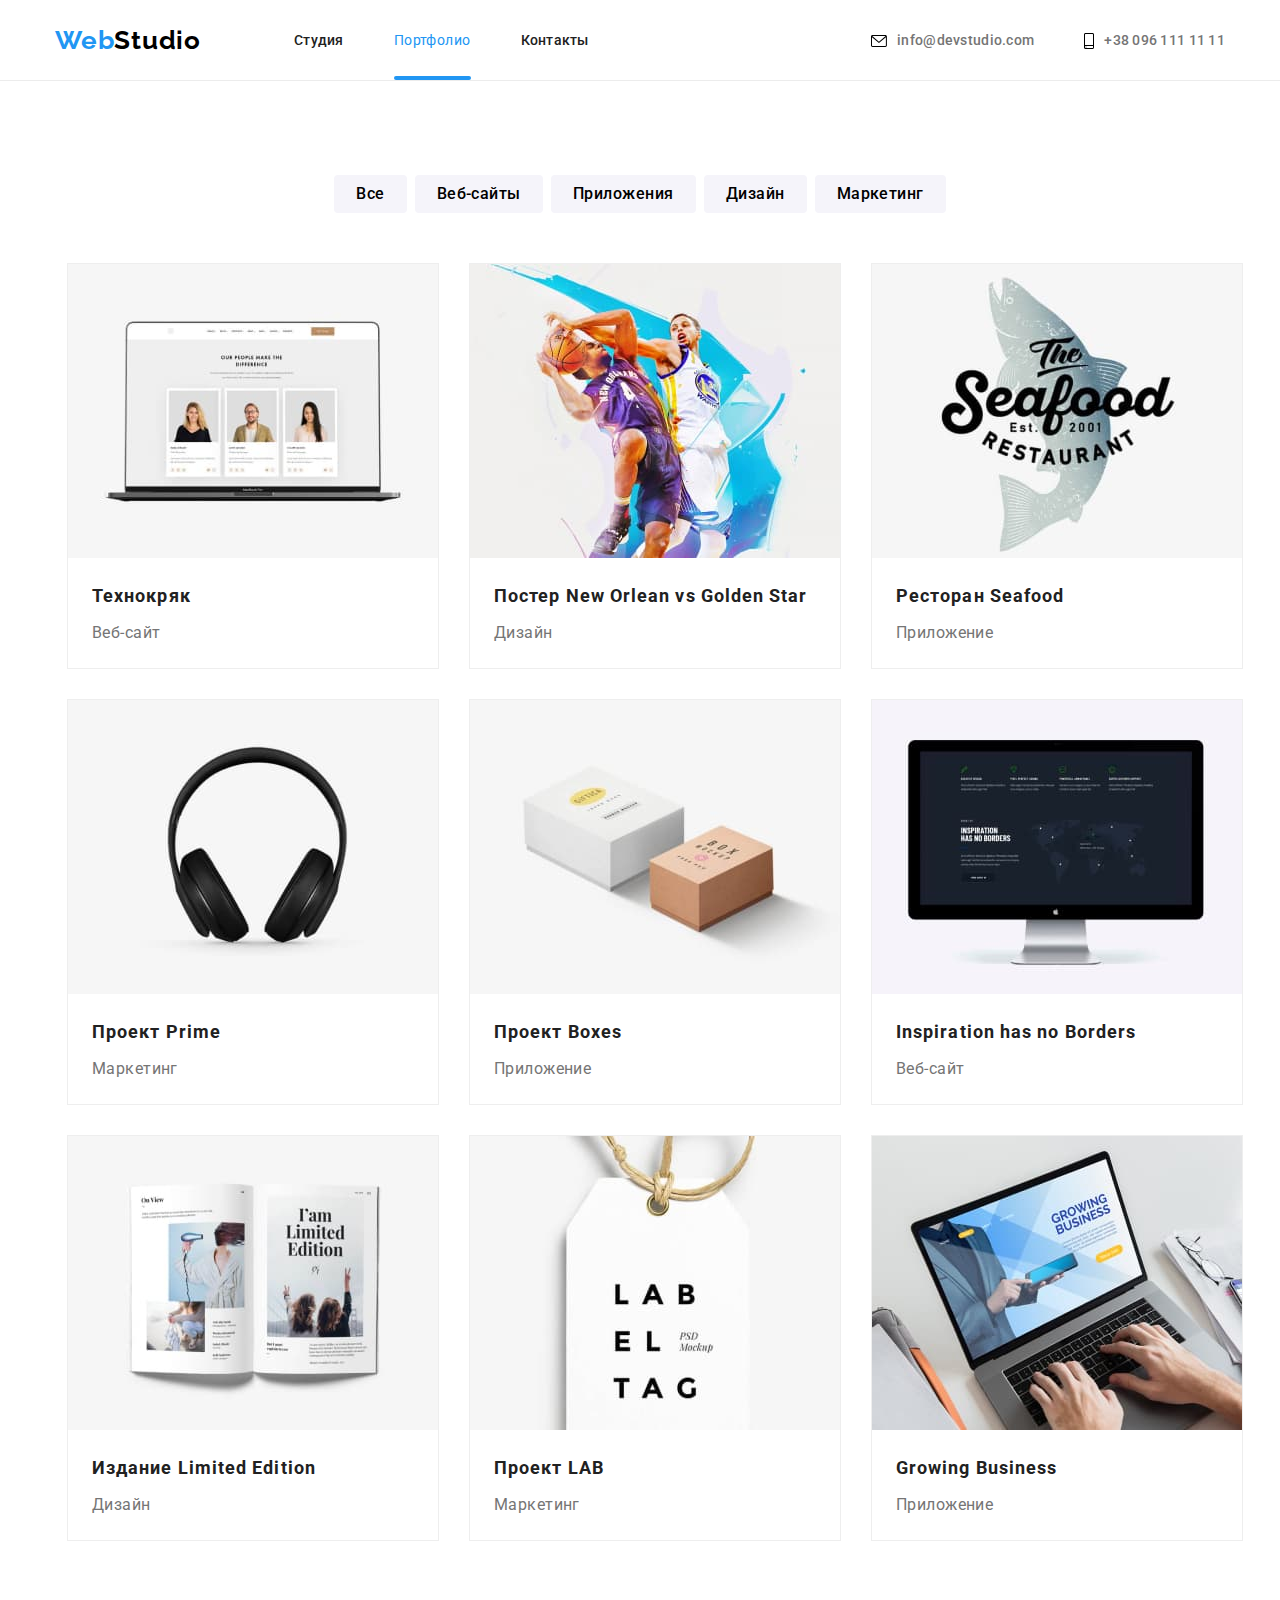
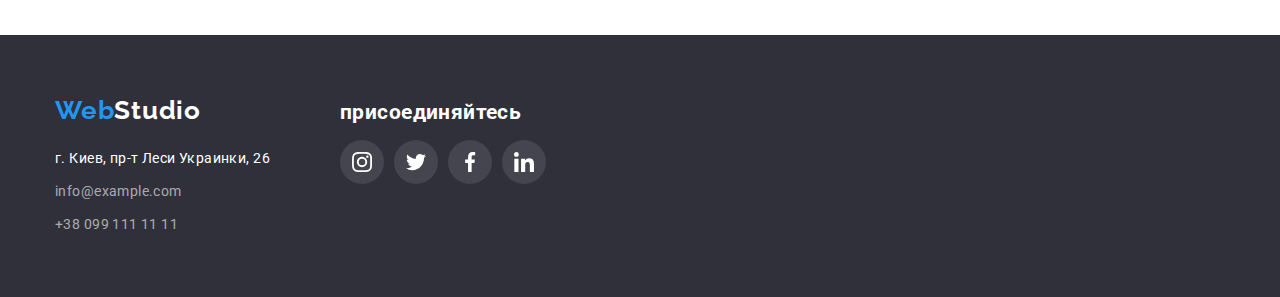
==== portfolio.html @ 15b942bd "Скопировал репозиторий" ====
<!DOCTYPE html>
<html lang="ru">
<head>
    <meta charset="UTF-8">
    <meta name="viewport" content="width=device-width, initial-scale=1.0">
    <title>goit-markup-hw-05(Данил Прохорчук)</title>
    <link rel="stylesheet" href=" https://cdnjs.cloudflare.com/ajax/libs/modern-normalize/1.0.0/modern-normalize.min.css">
    <link rel="preconnect" href="https://fonts.gstatic.com">
    <link href="https://fonts.googleapis.com/css2?family=Raleway:wght@700&family=Roboto:wght@400;500;700;900&display=swap" rel="stylesheet">
    <link rel="stylesheet" href="./css/styles.css">
</head>
<body>
    <header>
        <div class="conteiner">
            <nav class="header-nav">
                <a href="./index.html"><span class="logo-web">Web</span><span class="studio-header">Studio</span></a>
                <ul class="header-link">
                    <li><a href="./index.html" class="nav-item">Студия</a></li>
                    <li><a href="./portfolio.html" class="page-active">Портфолио</a></li>
                    <li><a href="#" class="nav-item">Контакты</a></li>
                </ul>
            </nav>
            <ul class="header-contacts">
                <li>
                    <a href="mailto:info@devstudio.com" class="header-address">
                        <svg class="header-icon" width="16" height="12">
                            <use href="./img/symbol-defs.svg#icon-mail"></use>
                        </svg>
                        info@devstudio.com</a>
                </li>
                <li>
                    <a href="tel:+380961111111" class="header-address">
                        <svg class="header-icon" width="10" height="16">
                            <use href="./img/symbol-defs.svg#icon-tell"></use>
                        </svg>
                        +38 096 111 11 11</a>
                </li>
            </ul>
        </div>
    </header>
    <main>
        <section class="portfolio-section">
            <div class="conteiner">
                <h1 class="visually-hidden">Наши работы</h1>
                <ul class="button-list">
                    <li><button class="button">Все</button></li>
                    <li><button class="button">Веб-сайты</button></li>
                    <li><button class="button">Приложения</button></li>
                    <li><button class="button">Дизайн</button></li>
                    <li><button class="button">Маркетинг</button></li>
                </ul>
                <ul class="works-list">
                    <li>
                        <div class="works-card">
                            <a href="#">
                                <div class="works-image">
                                    <img src="./img/technocrack.jpg" alt="ноутбук с сайтом" width="370" height="294">
                                    <div class="project-anonimus">
                                        <p class="no-reed-this">Технокряк это современная площадка распространения коронавируса. Компании используют эту
                                            платформу для цифрового
                                            шпионажа и атак на защищённые сервера конкурентов.</p>
                                    </div>
                                </div>
                                <div class="project-conteiner">
                                    <h2 class="project-name">Технокряк</h2>
                                    <p class="project-category">Веб-сайт</p>
                                </div>
                            </a>
                        </div>
                    </li>
                    <li>
                        <div class="works-card">
                            <a href="#">
                                <div class="works-image">
                                    <img src="./img/new-orlean.jpg" alt="игра в баскетбол" width="370" height="294">
                                    <div class="project-anonimus">
                                        <p class="no-reed-this">Технокряк это современная площадка распространения коронавируса. Компании используют эту
                                            платформу для цифрового
                                            шпионажа и атак на защищённые сервера конкурентов.</p>
                                    </div>
                                </div>
                                <div class="project-conteiner">
                                    <h2 class="project-name">Постер New Orlean vs Golden Star</h2>
                                    <p class="project-category">Дизайн</p>
                                </div>
                            </a>
                        </div>
                    </li>
                    <li>
                        <div class="works-card">
                            <a href="#">
                                <div class="works-image">
                                    <img src="./img/seafood.jpg" alt="вкусная рыбка" width="370" height="294">
                                    <div class="project-anonimus">
                                        <p class="no-reed-this">Технокряк это современная площадка распространения коронавируса. Компании используют эту
                                            платформу для цифрового
                                            шпионажа и атак на защищённые сервера конкурентов.</p>
                                    </div>
                                </div>
                                <div class="project-conteiner">
                                    <h2 class="project-name">Ресторан Seafood</h2>
                                    <p class="project-category">Приложение</p>
                                </div>
                            </a>
                        </div>
                    </li>
                    <li>
                        <div class="works-card">
                            <a href="#">
                                <div class="works-image">
                                    <img src="./img/prime.jpg" alt="наушники" width="370" height="294">
                                    <div class="project-anonimus">
                                        <p class="no-reed-this">Технокряк это современная площадка распространения коронавируса. Компании используют эту
                                            платформу для цифрового
                                            шпионажа и атак на защищённые сервера конкурентов.</p>
                                    </div>
                                </div>
                                <div class="project-conteiner">
                                    <h2 class="project-name">Проект Prime</h2>
                                    <p class="project-category">Маркетинг</p>
                                </div>
                            </a>
                        </div>
                    </li>
                    <li>
                        <div class="works-card">
                            <a href="#">
                                <div class="works-image">
                                    <img src="./img/boxes.jpg" alt="коробки" width="370" height="294">
                                    <div class="project-anonimus">
                                        <p class="no-reed-this">Технокряк это современная площадка распространения коронавируса. Компании используют эту
                                            платформу для цифрового
                                            шпионажа и атак на защищённые сервера конкурентов.</p>
                                    </div>
                                </div>
                                <div class="project-conteiner">
                                    <h2 class="project-name">Проект Boxes</h2>
                                    <p class="project-category">Приложение</p>
                                </div>
                            </a>
                        </div>
                    </li>
                    <li>
                        <div class="works-card">
                            <a href="#">
                                <div class="works-image">
                                    <img src="./img/no-borders.jpg" alt="монитор с веб-сайтом" width="370" height="294">
                                    <div class="project-anonimus">
                                        <p class="no-reed-this">Технокряк это современная площадка распространения коронавируса. Компании используют эту
                                            платформу для цифрового
                                            шпионажа и атак на защищённые сервера конкурентов.</p>
                                    </div>
                                </div>
                                <div class="project-conteiner">
                                    <h2 class="project-name">Inspiration has no Borders</h2>
                                    <p class="project-category">Веб-сайт</p>
                                </div>
                            </a>
                        </div>
                    </li>
                    <li>
                        <div class="works-card">
                            <a href="#">
                                <div class="works-image">
                                    <img src="./img/limited-edition.jpg" alt="развернутый журнал" width="370" height="294">
                                    <div class="project-anonimus">
                                        <p class="no-reed-this">Технокряк это современная площадка распространения коронавируса. Компании используют эту
                                            платформу для цифрового
                                            шпионажа и атак на защищённые сервера конкурентов.</p>
                                    </div>
                                </div>
                                <div class="project-conteiner">
                                    <h2 class="project-name">Издание Limited Edition</h2>
                                    <p class="project-category">Дизайн</p>
                                </div>
                            </a>
                        </div>
                    </li>
                    <li>
                        <div class="works-card">
                            <a href="#">
                                <div class="works-image">
                                    <img src="./img/lab.jpg" alt="бирка лаб" width="370" height="294">
                                    <div class="project-anonimus">
                                        <p class="no-reed-this">Технокряк это современная площадка распространения коронавируса. Компании используют эту
                                            платформу для цифрового
                                            шпионажа и атак на защищённые сервера конкурентов.</p>
                                    </div>
                                </div>
                                <div class="project-conteiner">
                                    <h2 class="project-name">Проект LAB</h2>
                                    <p class="project-category">Маркетинг</p>
                                </div>
                            </a>
                        </div>
                    </li>
                    <li>
                        <div class="works-card">
                            <a href="#">
                                <div class="works-image">
                                    <img src="./img/growing-business.jpg" alt="работа на ноутбуке" width="370" height="294">
                                    <div class="project-anonimus">
                                        <p class="no-reed-this">Технокряк это современная площадка распространения коронавируса. Компании используют эту
                                            платформу для цифрового
                                            шпионажа и атак на защищённые сервера конкурентов.</p>
                                    </div>
                                </div>
                                <div class="project-conteiner">
                                    <h2 class="project-name">Growing Business</h2>
                                    <p class="project-category">Приложение</p>
                                </div>
                            </a>
                        </div>
                    </li>
                </ul>
            </div>
        </section>
    </main>
    <footer class="footer-section">
        <div class="conteiner">
            <div class="footer-box">
                <div>
                    <a href="./index.html"><span class="logo-web">Web</span><span class="studio-footer">Studio</span></a>
                    <ul>
                        <li>
                            <address class="footer-address">г. Киев, пр-т Леси Украинки, 26</address>
                        </li>
                        <li>
                            <a href="mailto:info@example.com" class="footer-link">info@example.com</a>
                        </li>
                        <li>
                            <a href="tel:+380991111111" class="footer-link">+38 099 111 11 11</a>
                        </li>
                    </ul>
                </div>
                <div class="join">
                    <h2>присоединяйтесь</h2>
                    <ul class="social-list">
                        <li>
                            <div>
                                <a href="#" class="social-cards">
                                    <svg class="social-links">
                                        <use href="./img/symbol-defs.svg#icon-instagram-2"></use>
                                    </svg>
                                </a>
                            </div>
                        </li>
                        <li>
                            <div>
                                <a href="#" class="social-cards">
                                    <svg class="social-links">
                                        <use href="./img/symbol-defs.svg#icon-twitter-1"></use>
                                    </svg>
                                </a>
                            </div>
                        </li>
                        <li>
                            <div>
                                <a href="#" class="social-cards">
                                    <svg class="social-links">
                                        <use href="./img/symbol-defs.svg#icon-facebook-1"></use>
                                    </svg>
                                </a>
                            </div>
                        </li>
                        <li>
                            <div>
                                <a href="#" class="social-cards">
                                    <svg class="social-links">
                                        <use href="./img/symbol-defs.svg#icon-linkedin-1"></use>
                                    </svg>
                                </a>
                            </div>
                        </li>
                    </ul>
                </div>
            </div>
        </div>
    </footer>
</body>

</html>
---- css/styles.css ----
:root {
  --primary-color: #ffffff;
  --background-additional-color: #f5f4fa;
  --accent-background: #2f303a;
  --primary-text-color: #212121;
  --subsidiary-text-color: #757575;
  --accent-color: #2196f3;
  --text-footer-link: rgba(255, 255, 255, 0.6);
  --hero-background: #c4c4c4;
  --index-icon-background: #f5f4fa;
  --social-link-color: #afb1b8;

  --transition-time: 250ms;
  --cubic: cubic-bezier(0.4, 0, 0.2, 1);
}
body {
  background-color: var(--primary-color);
  color: var(--primary-text-color);
  font-family: Roboto;
  font-style: normal;
  font-weight: normal;
  font-size: 14px;
  line-height: 1.71;
  letter-spacing: 0.03em;
}
a {
  text-decoration: none;
}
li {
  list-style: none;
}

.logo-web {
  color: var(--accent-color);
}
.studio-header {
  color: #000000;
}
.page-active,
.header-address:hover,
.header-address:focus,
.nav-item:hover,
.nav-item:focus {
  color: var(--accent-color);
  fill: var(--accent-color);
}
.page-active,
.header-address,
.nav-item {
  transition-property: color, fill;
  transition-duration: var(--transition-time);
  transition-timing-function: var(--cubic);
}
.nav-item,
.comand-name {
  color: var(--primary-text-color);
}
.header-address {
  color: var(--subsidiary-text-color);
}
.footer-section {
  background-color: var(--accent-background);

  padding-top: 60px;
  padding-bottom: 60px;
}
.studio-footer,
.footer-address {
  color: var(--primary-color);
}
.footer-link {
  color: var(--text-footer-link);
}
.logo-web,
.studio-header,
.studio-footer {
  font-family: Raleway;
  font-style: normal;
  font-weight: bold;
  font-size: 26px;
  line-height: 1.19;
  letter-spacing: 0.03em;
}
.nav-item,
.header-address {
  font-weight: 500;
  letter-spacing: 0.02em;
}
header {
  border-bottom: 1px solid #ececec;
}
.footer-address,
button {
  font-style: normal;
  font-family: inherit;
}
.visually-hidden {
  position: absolute;
  clip: rect(0 0 0 0);
  width: 1px;
  height: 1px;
  margin: -1px;
}
header {
  padding-top: 25px;
  padding-bottom: 23px;
}
.conteiner {
  width: 1200px;
  margin-left: auto;
  margin-right: auto;
  padding-left: 15px;
  padding-right: 15px;
}
header > .conteiner,
.header-nav,
.header-link,
.header-contacts {
  display: flex;
  align-items: center;
}

.header-contacts {
  margin-left: auto;
}
.studio-header {
  padding-right: 93px;
}
header ul {
  padding: 0px;
  margin: 0px;
}
.header-link > li,
.header-contacts > li {
  display: block;
}
.header-link > li:not(:last-child),
.header-contacts > li:not(:last-child) {
  padding-right: 50px;
}
.page-active,
.nav-item {
  position: relative;

  padding: 32px 0px;
}
.page-active::after {
  content: "";

  position: absolute;
  bottom: 0px;
  left: 0px;
  display: block;

  width: 100%;
  height: 4px;
  border-radius: 2px;

  background-color: var(--accent-color);
}

.nav-item:hover::after,
.nav-item:focus::after {
  content: "";

  position: absolute;
  bottom: 0px;
  left: 0px;
  display: block;

  width: 100%;
  height: 4px;
  border-radius: 2px;

  background-color: var(--accent-color);
}
.header-address {
  display: flex;
  align-items: center;
}
.header-icon {
  margin-right: 10px;
}
footer ul {
  margin-top: 20px;
  margin-bottom: 0px;
  padding-left: 0px;
  padding-bottom: 0px;
}
footer li:not(:last-child) {
  padding-bottom: 9px;
}
.footer-box {
  display: flex;
  align-items: baseline;
}
.join {
  margin-left: 70px;
}
.join h2 {
  color: var(--primary-color);

  font-weight: bold;
  line-height: 16px;

  margin-top: 0px;
  margin-bottom: 20px;
  padding: 0px;
}
.social-list {
  display: flex;
}
.social-list li:not(:last-child) {
  margin-right: 10px;
}
.social-cards {
  display: block;
  border-radius: 50%;
  width: 44px;
  height: 44px;
  padding-top: 12px;
  background: rgba(255, 255, 255, 0.1);
  color: var(--primary-color);

  transition-property: background-color;
  transition-duration: var(--transition-time);
  transition-timing-function: var(--cubic);
}
.social-cards:hover,
.social-cards:focus {
  background-color: var(--accent-color);
}
.social-links {
  display: block;
  margin: auto;
  width: 20px;
  height: 20px;
  fill: currentColor;
}
/* index.html */
.hero-section {
  margin-left: auto;
  margin-right: auto;
  padding-top: 200px;
  padding-bottom: 200px;
  max-width: 1600px;
  height: 600px;

  color: var(--primary-color);
  background-position: center;
  background-image: linear-gradient(
      to right,
      rgba(47, 48, 58, 0.4),
      rgba(47, 48, 58, 0.4)
    ),
    url("../img/background-hero.jpg");
  background-color: var(--hero-background);
}

.button-active {
  border: 0px;
  border-radius: 4px;

  transition-property: background-color, color;
  transition-duration: var(--transition-time);
  transition-timing-function: var(--cubic);
}
.button-active,
.button:hover,
.button:focus {
  background-color: var(--accent-color);
  color: var(--primary-color);
  box-shadow: 0px 3px 1px rgba(0, 0, 0, 0.1), 0px 1px 2px rgba(0, 0, 0, 0.08),
    0px 2px 2px rgba(0, 0, 0, 0.12);
}
.advantages-background {
  background-color: var(--index-icon-background);

  width: 270px;
  height: 120px;
  border-radius: 4px;

  padding-top: 25px;
  margin-bottom: 30px;
}
.advantages-icon {
  display: block;
  width: 70px;
  height: 70px;
  text-align: center;
  margin: auto;
}
.advantages-text,
.profession {
  color: var(--subsidiary-text-color);
}
.hero-phrase {
  font-weight: 900;
  font-size: 44px;
  line-height: 1.36;
  text-align: center;
  letter-spacing: 0.06em;
  text-transform: uppercase;
  width: 696px;

  margin-top: 0px;
  margin-right: auto;
  margin-bottom: 30px;
  margin-left: auto;
}
.hero-button {
  display: block;
  margin-left: auto;
  margin-right: auto;
  padding-top: 10px;
  padding-right: 32px;
  padding-bottom: 10px;
  padding-left: 32px;
  cursor: pointer;

  font-weight: bold;
  font-size: 16px;
  line-height: 30px;
  letter-spacing: 0.06em;
}
.advantages {
  padding-top: 94px;
  padding-bottom: 94px;
}
.advantages-list {
  display: flex;
  margin-top: 0px;
  margin-bottom: 0px;
  padding: 0px;
}
.advantages-list > li:not(:last-child) {
  margin-right: 30px;
}
.advantages-list h3 {
  margin-top: 0px;
  margin-bottom: 10px;
}
.advantages-list p {
  margin: 0px;
}
.work {
  padding-bottom: 94px;
}

.we-are-working > h2 {
  margin-top: 0px;
  margin-bottom: 50px;
}
.we-are-working > ul {
  display: flex;
  margin-top: 0px;
  margin-bottom: 0px;
  padding: 0px;
}
.working-conteiner {
  position: relative;
}
.we-are-working img {
  display: block;
}
.we-are-working li:not(:last-child) {
  margin-right: 30px;
}
.working-content {
  position: absolute;
  left: 0;
  bottom: 0;

  text-align: center;
  width: 370px;
  height: 70px;
  padding-top: 27px;
  padding-bottom: 27px;
  background-color: rgba(47, 48, 58, 0.8);
}
.working-content > .pfrase {
  margin-top: auto;
  margin-bottom: auto;

  font-weight: bold;
  line-height: 16px;
  text-transform: uppercase;

  color: var(--primary-color);
}
.team-section {
  background-color: var(--background-additional-color);

  padding-top: 94px;
  padding-bottom: 94px;
}
.head-phrase {
  font-weight: 700;
  font-size: 36px;
  line-height: 1.16;
  text-align: center;
  letter-spacing: 0.03em;

  margin-top: 0px;
  margin-bottom: 50px;
  padding-top: 0px;
}
.team-section ul {
  display: flex;
  margin-top: 0px;
  margin-bottom: 0px;
  padding-left: 0px;
  padding-bottom: 0px;
}
.team-section li {
  background-color: var(--primary-color);
}
.team-section li:not(:last-child) {
  margin-right: 30px;
}
.team-card {
  box-shadow: 0px 1px 3px rgba(0, 0, 0, 0.12), 0px 1px 1px rgba(0, 0, 0, 0.14),
    0px 2px 1px rgba(0, 0, 0, 0.2);
  border-radius: 0px 0px 4px 4px;
}
.comand-resume {
  padding-top: 30px;
  padding-bottom: 30px;
}
.team-section img {
  display: block;
}
.comand-name {
  margin-top: 0px;
  margin-bottom: 10px;
  text-align: center;
}
.profession {
  margin-top: 0px;
  margin-bottom: 16px;
  text-align: center;
}
.little-phrase,
.comand-name {
  font-weight: 700;
  font-size: 14px;
  line-height: 1.14;
  letter-spacing: 0.03em;
  text-transform: uppercase;
}
.team-list {
  display: flex;
  margin-left: 32px;
}
.team-list li:not(:last-child) {
  margin-right: 10px;
}
.team-list a {
  display: block;
  border-radius: 50%;
  width: 44px;
  height: 44px;
  padding-top: 12px;
  color: var(--social-link-color);

  transition-property: background-color;
  transition-duration: var(--transition-time);
  transition-timing-function: var(--cubic);
}
.team-list a:hover,
.team-list a:focus {
  background-color: var(--accent-color);
  color: var(--primary-color);
}
.team-links {
  display: block;
  width: 20px;
  height: 20px;
  margin: auto;

  fill: currentColor;
}
.clients-section {
  padding-top: 94px;
  padding-bottom: 94px;
}
.clients-section ul {
  display: flex;
  margin: 0px;
  padding: 0px;
}
.clients-section li:not(:last-child) {
  margin-right: 30px;
}
.client-cards {
  display: block;
  width: 170px;
  height: 90px;

  border: 1px solid var(--social-link-color);
  border-radius: 4px;
  color: var(--social-link-color);

  transition-property: color;
  transition-duration: var(--transition-time);
  transition-timing-function: var(--cubic);
}
.client-cards:hover,
.client-cards:focus {
  border: 1px solid var(--accent-color);
  color: var(--accent-color);
}
.client-icon {
  display: block;
  margin: auto;
  margin-top: 20px;
  fill: currentColor;
}
.modal {
  position: fixed;
  top: 0;
  left: 0;
  right: 0;
  bottom: 0;

  background-color: rgba(0, 0, 0, 0.2);

  transform: scale(1);
  transition-property: transform;
  transition-duration: var(--transition-time);
  transition-timing-function: var(--cubic);
}
.modal-window {
  position: absolute;
  top: 50%;
  left: 50%;
  transform: translate(-50%, -50%);

  min-width: 528px;
  min-height: 581px;
  border-radius: 4px;

  background-color: var(--primary-color);
}
.modal-button {
  position: absolute;
  top: 8px;
  right: 8px;

  width: 30px;
  height: 30px;

  border: 1px solid #919191;
  border-radius: 50%;

  background-color: var(--primary-color);
}
.x {
  width: 11px;
  height: 11px;
}
.is-hidden {
  opacity: 0;
  pointer-events: none;
  transform: scale(1.25);
}
/* portfolio.html */
.portfolio-section {
  padding-top: 94px;
  padding-bottom: 94px;
}
.button-list {
  display: flex;
  margin-top: 0px;
  margin-bottom: 50px;
  padding: 0px;
  justify-content: center;
}
.button-list > li:not(:last-child) {
  margin-right: 8px;
}
.button {
  background-color: var(--background-additional-color);
  font-weight: 500;
  font-size: 16px;
  line-height: 1.63;
  text-align: center;
  letter-spacing: 0.03em;
  cursor: pointer;
  border: 0px;
  border-radius: 4px;

  padding-top: 6px;
  padding-right: 22px;
  padding-bottom: 6px;
  padding-left: 22px;

  transition-property: background-color, color;
  transition-duration: var(--transition-time);
  transition-timing-function: var(--cubic);
}
.works-list {
  display: flex;
  flex-wrap: wrap;
  margin-top: 0px;
  margin-right: -30px;
  margin-bottom: 0px;
  padding: 0px;
  justify-content: center;
}
.works-list > li {
  margin-right: 30px;
  margin-bottom: 30px;
  flex-basis: calc(100% / 3 - 30px);
  border: 1px solid #eeeeee;
}
.works-list > li:nth-child(3n) {
  margin-right: 0px;
}
.works-list > li:nth-last-child(-n + 3) {
  margin-bottom: 0px;
}
.works-card:hover,
.works-card:focus-within {
  box-shadow: 0px 4px 4px 0px rgba(0, 0, 0, 0.25);

  transition-property: box-shadow;
  transition-duration: var(--transition-time);
  transition-timing-function: var(--cubic);
}
.works-card > a:focus .project-anonimus {
  transform: translateY(0);
}
.works-card:hover .project-anonimus {
  transform: translateY(0);
}
.works-list img {
  display: block;
}
.project-conteiner {
  padding-top: 20px;
  padding-right: 24px;
  padding-bottom: 20px;
  padding-left: 24px;
}
.project-name {
  color: var(--primary-text-color);
  font-weight: 700;
  font-size: 18px;
  line-height: 2;
  letter-spacing: 0.06em;

  margin-top: 0px;
  margin-bottom: 4px;
}
.project-category {
  color: var(--subsidiary-text-color);
  font-size: 16px;
  line-height: 1.88;

  margin-top: 0px;
  margin-bottom: 0px;
}
.works-image {
  position: relative;
  overflow: hidden;
}
.project-anonimus {
  position: absolute;
  top: 0;
  left: 0;

  display: block;
  width: 100%;
  height: 100%;

  padding-top: 63px;
  padding-right: 24px;
  padding-bottom: 63px;
  padding-left: 24px;

  background-color: var(--accent-color);
  opacity: 0.9;

  transition-property: transform;
  transition-duration: var(--transition-time);
  transition-timing-function: var(--cubic);
  transform: translateY(100%);
}
.no-reed-this {
  margin: 0;

  font-size: 18px;
  line-height: 28px;
  font-weight: bold;

  color: var(--primary-color);
}
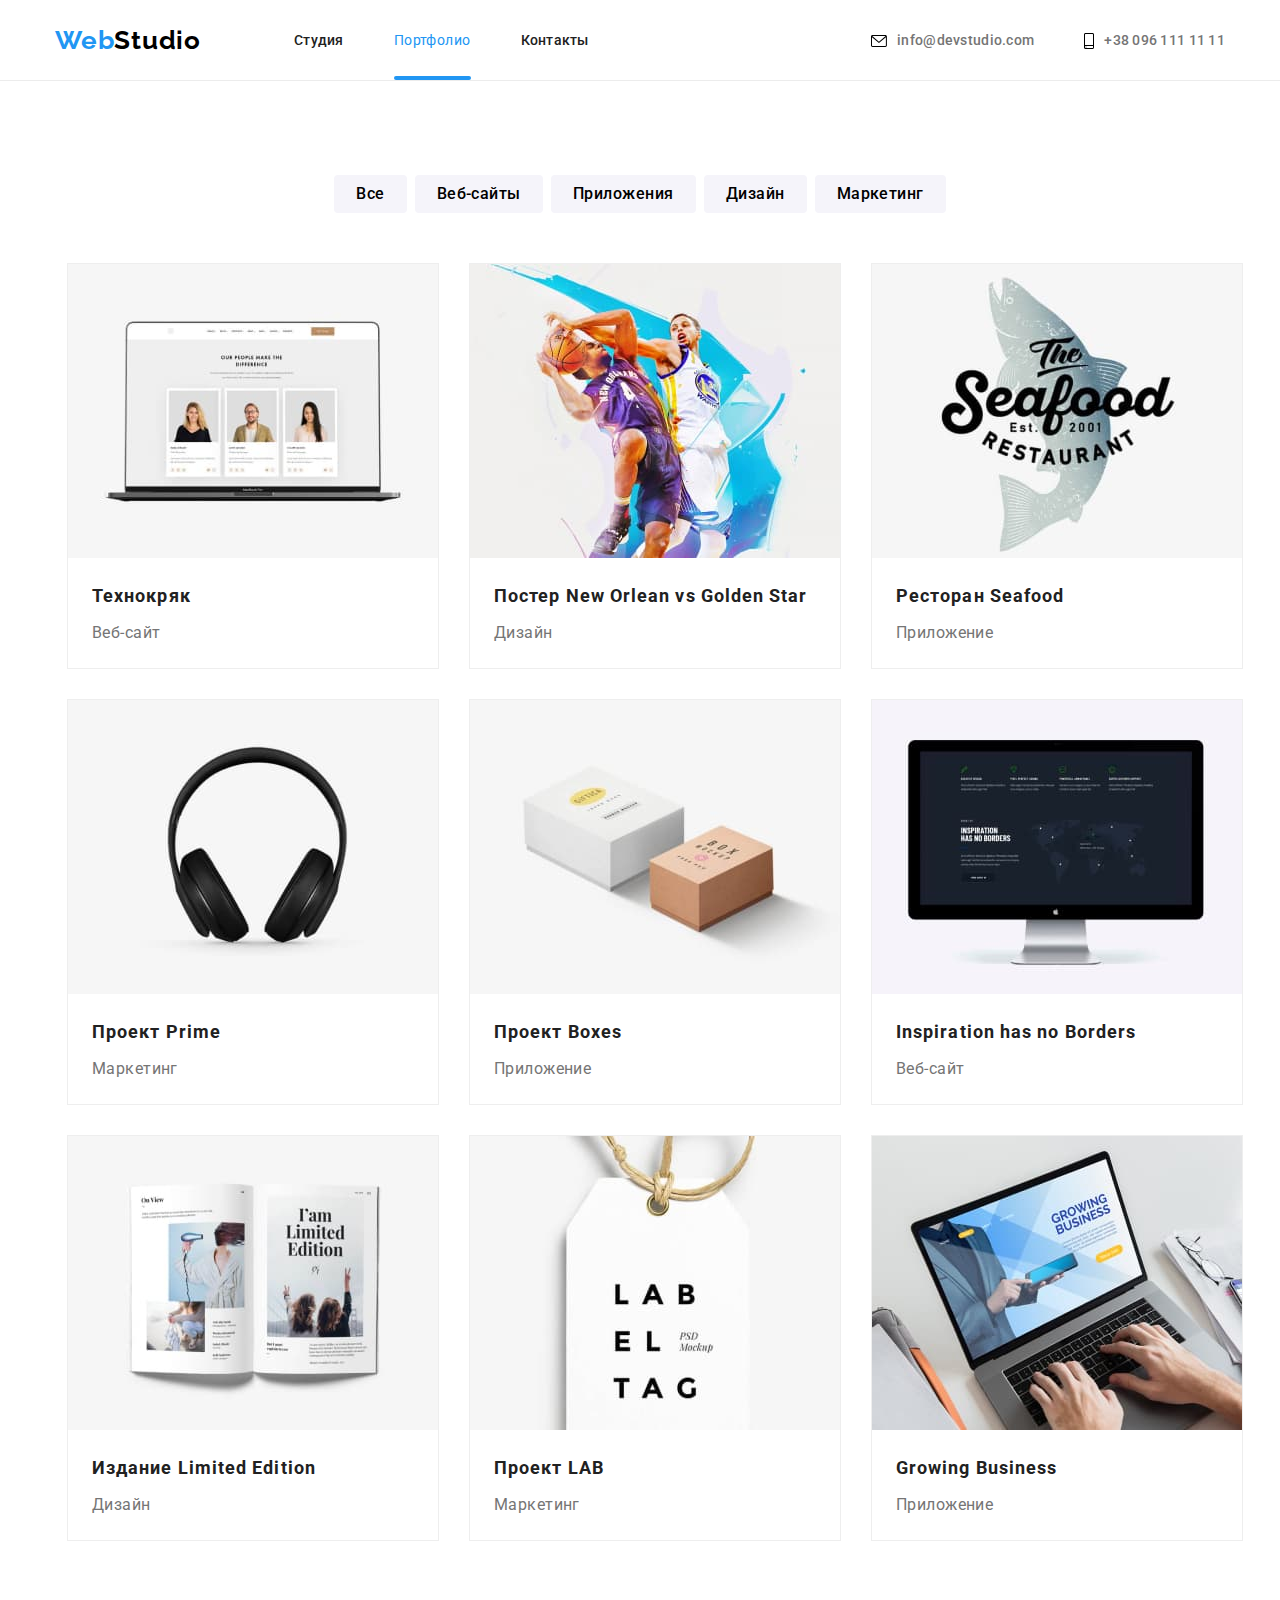
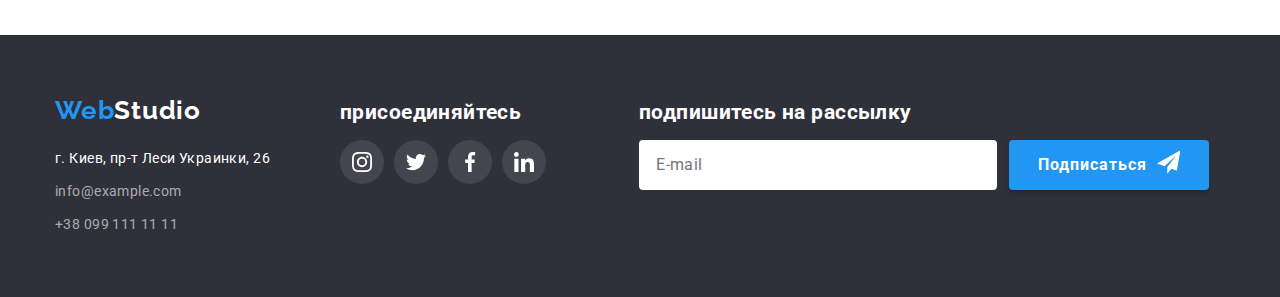
==== commit 96ed67f9: "добавил форму в подвал. Начал модальную форму." ====
--- a/portfolio.html
+++ b/portfolio.html
@@ -3,7 +3,7 @@
 <head>
     <meta charset="UTF-8">
     <meta name="viewport" content="width=device-width, initial-scale=1.0">
-    <title>goit-markup-hw-05(Данил Прохорчук)</title>
+    <title>goit-markup-hw-06(Данил Прохорчук)</title>
     <link rel="stylesheet" href=" https://cdnjs.cloudflare.com/ajax/libs/modern-normalize/1.0.0/modern-normalize.min.css">
     <link rel="preconnect" href="https://fonts.gstatic.com">
     <link href="https://fonts.googleapis.com/css2?family=Raleway:wght@700&family=Roboto:wght@400;500;700;900&display=swap" rel="stylesheet">
@@ -234,7 +234,7 @@
                     </ul>
                 </div>
                 <div class="join">
-                    <h2>присоединяйтесь</h2>
+                    <h2 class="join-phrase">присоединяйтесь</h2>
                     <ul class="social-list">
                         <li>
                             <div>
@@ -274,6 +274,18 @@
                         </li>
                     </ul>
                 </div>
+                <form action="" class="join-check">
+                    <h2 class="join-phrase">подпишитесь на рассылку</h2>
+                    <div class="join-input">
+                        <input type="email" name="email" placeholder="E-mail">
+                        <button class="button-join" type="submit">
+                            <p>Подписаться</p>
+                            <svg>
+                                <use href="./img/symbol-defs.svg#icon-telegram"></use>
+                            </svg>
+                        </button>
+                    </div>
+                </form>
             </div>
         </div>
     </footer>
--- a/css/styles.css
+++ b/css/styles.css
@@ -197,7 +197,7 @@
 .join {
   margin-left: 70px;
 }
-.join h2 {
+.join-phrase {
   color: var(--primary-color);
 
   font-weight: bold;
@@ -236,6 +236,64 @@
   width: 20px;
   height: 20px;
   fill: currentColor;
+}
+.join-check > input {
+  width: 358px;
+  height: 50px;
+
+  border: 1px solid rgba(255, 255, 255, 0.3);
+  border-radius: 4px;
+  background-color: inherit;
+}
+.join-check {
+  margin-left: 93px;
+}
+.join-input {
+  display: flex;
+}
+.join-check input {
+  margin-right: 12px;
+  padding-left: 16px;
+  width: 358px;
+  height: 50px;
+
+  border: 1px solid rgba(255, 255, 255, 0.3);
+  border-radius: 4px;
+  box-sizing: border-box;
+}
+.join-check input::placeholder {
+  font-size: 16px;
+  line-height: 20px;
+  letter-spacing: 0.03em;
+}
+.button-join {
+  display: flex;
+  width: 200px;
+  height: 50px;
+  padding-top: 10px;
+  padding-right: 29px;
+  padding-bottom: 10px;
+  padding-left: 29px;
+  box-shadow: 0px 4px 4px rgba(0, 0, 0, 0.15);
+  border-radius: 4px;
+  border: none;
+
+  background-color: var(--accent-color);
+}
+.button-join > p {
+  margin-top: 0;
+  margin-bottom: 0;
+  margin-right: 10px;
+  font-weight: bold;
+  font-size: 16px;
+  line-height: 30px;
+  letter-spacing: 0.06em;
+
+  color: var(--primary-color);
+}
+.button-join > svg {
+  width: 24px;
+  height: 24px;
 }
 /* index.html */
 .hero-section {
@@ -539,6 +597,7 @@
   min-width: 528px;
   min-height: 581px;
   border-radius: 4px;
+  padding: 40px;
 
   background-color: var(--primary-color);
 }
@@ -559,11 +618,70 @@
   width: 11px;
   height: 11px;
 }
+.form-title {
+  margin-top: 0;
+  margin-bottom: 12px;
+  font-weight: bold;
+  font-size: 20px;
+  line-height: 23px;
+  text-align: center;
+  letter-spacing: 0.03em;
+
+  color: var(--primary-text-color);
+}
+.modal-window label {
+  margin-bottom: 4px;
+
+  font-size: 12px;
+  line-height: 14px;
+  letter-spacing: 0.01em;
+
+  color: var(--subsidiary-text-color);
+}
+.modal-window input {
+  display: block;
+  margin: auto;
+  width: 448px;
+  height: 40px;
+
+  border: 1px solid rgba(33, 33, 33, 0.2);
+  box-sizing: border-box;
+  border-radius: 4px;
+}
+.input-conteiner {
+  position: relative;
+}
+.modal-window svg {
+  position: absolute;
+  width: 18px;
+  height: 18px;
+  top: 0;
+  left: 0;
+}
+.modal-window textarea {
+  resize: none;
+  padding: 12px 16px;
+
+  width: 448px;
+  height: 120px;
+
+  border: 1px solid rgba(33, 33, 33, 0.2);
+  box-sizing: border-box;
+  border-radius: 4px;
+}
+.modal-window textarea::placeholder {
+  font-size: 12px;
+  line-height: 14px;
+  letter-spacing: 0.01em;
+
+  color: rgba(117, 117, 117, 0.5);
+}
 .is-hidden {
   opacity: 0;
   pointer-events: none;
   transform: scale(1.25);
 }
+
 /* portfolio.html */
 .portfolio-section {
   padding-top: 94px;
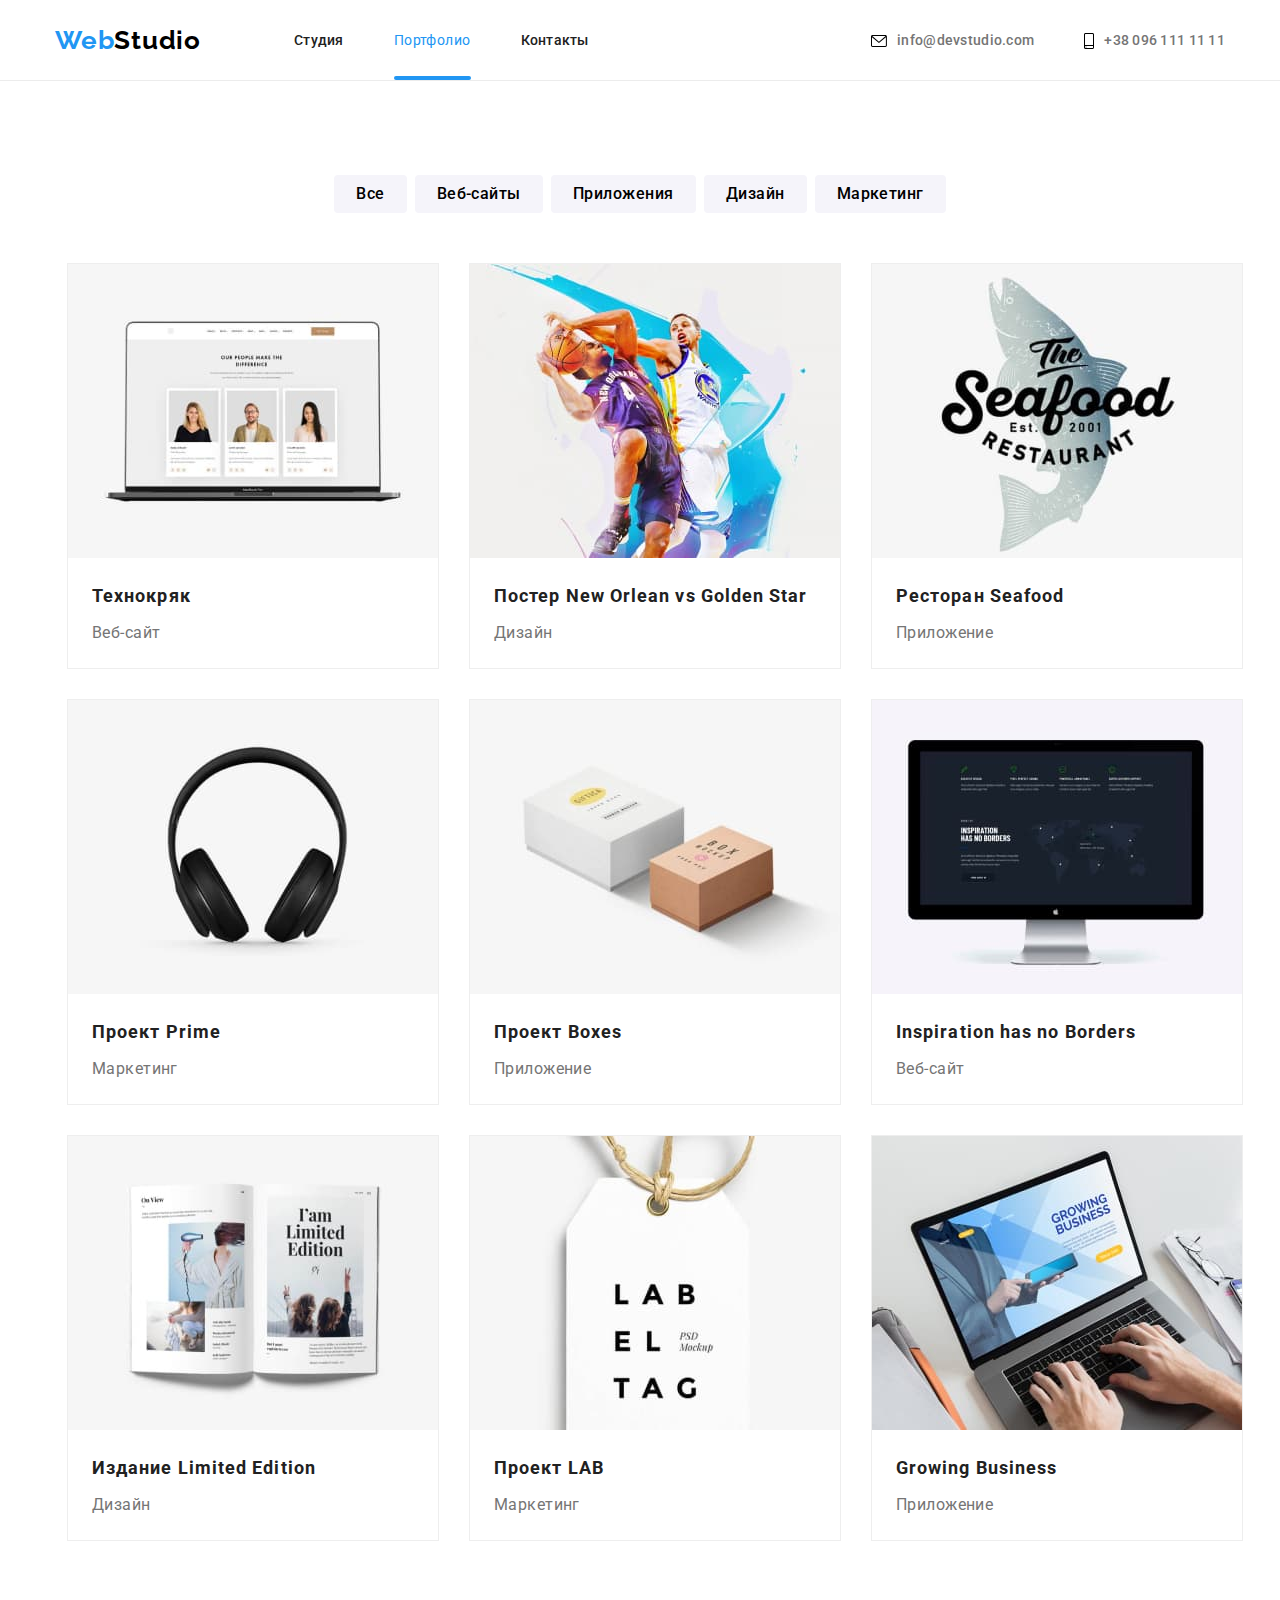
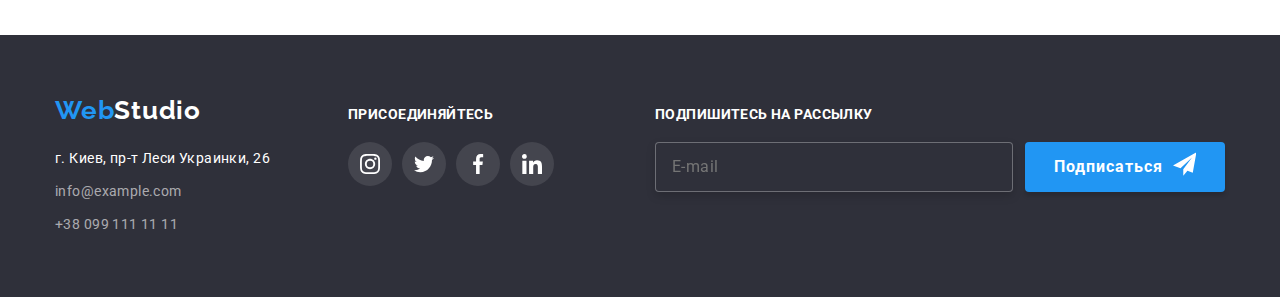
==== commit 5a5b0b6a: "исправил стили в футере(заголовки,инпут)" ====
--- a/portfolio.html
+++ b/portfolio.html
@@ -274,12 +274,12 @@
                         </li>
                     </ul>
                 </div>
-                <form action="" class="join-check">
+                <form name="Join" class="join-check">
                     <h2 class="join-phrase">подпишитесь на рассылку</h2>
                     <div class="join-input">
                         <input type="email" name="email" placeholder="E-mail">
                         <button class="button-join" type="submit">
-                            <p>Подписаться</p>
+                            <span>Подписаться</span>
                             <svg>
                                 <use href="./img/symbol-defs.svg#icon-telegram"></use>
                             </svg>
--- a/css/styles.css
+++ b/css/styles.css
@@ -78,7 +78,7 @@
   font-style: normal;
   font-weight: bold;
   font-size: 26px;
-  line-height: 1.19;
+  line-height: 31px;
   letter-spacing: 0.03em;
 }
 .nav-item,
@@ -192,6 +192,7 @@
 }
 .footer-box {
   display: flex;
+  justify-content: space-between;
   align-items: baseline;
 }
 .join {
@@ -201,7 +202,9 @@
   color: var(--primary-color);
 
   font-weight: bold;
+  font-size: 14px;
   line-height: 16px;
+  text-transform: uppercase;
 
   margin-top: 0px;
   margin-bottom: 20px;
@@ -237,13 +240,15 @@
   height: 20px;
   fill: currentColor;
 }
-.join-check > input {
+.join-input > input {
   width: 358px;
   height: 50px;
 
+  box-sizing: border-box;
+  filter: drop-shadow(0px 4px 4px rgba(0, 0, 0, 0.15));
   border: 1px solid rgba(255, 255, 255, 0.3);
   border-radius: 4px;
-  background-color: inherit;
+  background-color: var(--accent-background);
 }
 .join-check {
   margin-left: 93px;
@@ -280,7 +285,7 @@
 
   background-color: var(--accent-color);
 }
-.button-join > p {
+.button-join > span {
   margin-top: 0;
   margin-bottom: 0;
   margin-right: 10px;
@@ -294,6 +299,8 @@
 .button-join > svg {
   width: 24px;
   height: 24px;
+
+  fill: var(--primary-color);
 }
 /* index.html */
 .hero-section {
@@ -613,6 +620,15 @@
   border-radius: 50%;
 
   background-color: var(--primary-color);
+  cursor: pointer;
+
+  transition-property: color;
+  transition-duration: var(--transition-time);
+  transition-timing-function: var(--cubic);
+}
+.modal-button:focus,
+.modal-button:hover {
+  color: var(--accent-color);
 }
 .x {
   width: 11px;
@@ -629,7 +645,8 @@
 
   color: var(--primary-text-color);
 }
-.modal-window label {
+.input-title {
+  display: block;
   margin-bottom: 4px;
 
   font-size: 12px;
@@ -638,29 +655,72 @@
 
   color: var(--subsidiary-text-color);
 }
-.modal-window input {
-  display: block;
+.input-title:nth-child(1n + 2) {
+  margin-top: 10px;
+}
+.input-conteiner {
+  position: relative;
   margin: auto;
-  width: 448px;
+}
+.input-conteiner input {
+  display: block;
+  min-width: 448px;
   height: 40px;
 
+  padding-left: 40px;
   border: 1px solid rgba(33, 33, 33, 0.2);
   box-sizing: border-box;
   border-radius: 4px;
-}
-.input-conteiner {
-  position: relative;
-}
-.modal-window svg {
+
+  cursor: pointer;
+
+  transition-property: border-color;
+  transition-duration: var(--transition-time);
+  transition-timing-function: var(--cubic);
+}
+.icon-conteiner {
   position: absolute;
+  top: 0;
+  left: 0;
+
+  width: 42px;
+  height: 40px;
+
+  color: var(--primary-text-color);
+
+  transition-property: color;
+  transition-duration: var(--transition-time);
+  transition-timing-function: var(--cubic);
+}
+.icon-input {
+  position: absolute;
+  top: 50%;
+  left: 50%;
+
+  transform: translate(-50%, -50%);
   width: 18px;
   height: 18px;
-  top: 0;
-  left: 0;
+
+  fill: currentColor;
+}
+.input-conteiner input:hover,
+.input-conteiner input:focus,
+.input-conteiner input:active,
+.modal-window textarea:hover,
+.modal-window textarea:focus,
+.modal-window textarea:active {
+  border-color: var(--accent-color);
+  outline: none;
+}
+.input-conteiner input:hover + .icon-conteiner,
+.input-conteiner input:focus-within + .icon-conteiner {
+  color: var(--accent-color);
 }
 .modal-window textarea {
   resize: none;
+  display: block;
   padding: 12px 16px;
+  margin-bottom: 20px;
 
   width: 448px;
   height: 120px;
@@ -668,6 +728,10 @@
   border: 1px solid rgba(33, 33, 33, 0.2);
   box-sizing: border-box;
   border-radius: 4px;
+
+  transition-property: border-color;
+  transition-duration: var(--transition-time);
+  transition-timing-function: var(--cubic);
 }
 .modal-window textarea::placeholder {
   font-size: 12px;
@@ -675,6 +739,79 @@
   letter-spacing: 0.01em;
 
   color: rgba(117, 117, 117, 0.5);
+}
+.checkbox-conteiner {
+  max-width: 425px;
+  max-height: 24px;
+  margin-left: auto;
+  margin-right: auto;
+  margin-bottom: 40px;
+}
+.agree-phrase {
+  display: flex;
+  align-items: center;
+
+  font-size: 14px;
+  line-height: 24px;
+  letter-spacing: 0.03em;
+
+  color: var(--subsidiary-text-color);
+}
+.agree-phrase::before {
+  content: "";
+
+  display: inline-block;
+  margin-right: 7px;
+  width: 16px;
+  height: 15px;
+  background-image: url(../img/Vector.svg);
+  background-size: contain;
+
+  transition-property: background-image;
+  transition-duration: var(--transition-time);
+  transition-timing-function: var(--cubic);
+}
+.checkbox:checked + .agree-phrase::before {
+  content: "";
+
+  display: inline-block;
+  margin-right: 7px;
+  width: 16px;
+  height: 15px;
+  background-image: url(../img/icon-check.svg);
+  background-size: contain;
+}
+.modal-window a {
+  display: inline-block;
+  margin-left: 4px;
+
+  font-size: 14px;
+  line-height: 24px;
+  letter-spacing: 0.03em;
+
+  color: var(--accent-color);
+  text-decoration: underline;
+}
+.modal-window .submit {
+  display: block;
+  margin-left: auto;
+  margin-right: auto;
+  width: 200px;
+  height: 50px;
+
+  background: var(--accent-color);
+  border: var(--accent-color);
+  box-shadow: 0px 4px 4px rgba(0, 0, 0, 0.15);
+  border-radius: 4px;
+
+  font-weight: bold;
+  font-size: 16px;
+  line-height: 30px;
+  text-align: center;
+  letter-spacing: 0.06em;
+  cursor: pointer;
+
+  color: var(--primary-color);
 }
 .is-hidden {
   opacity: 0;
